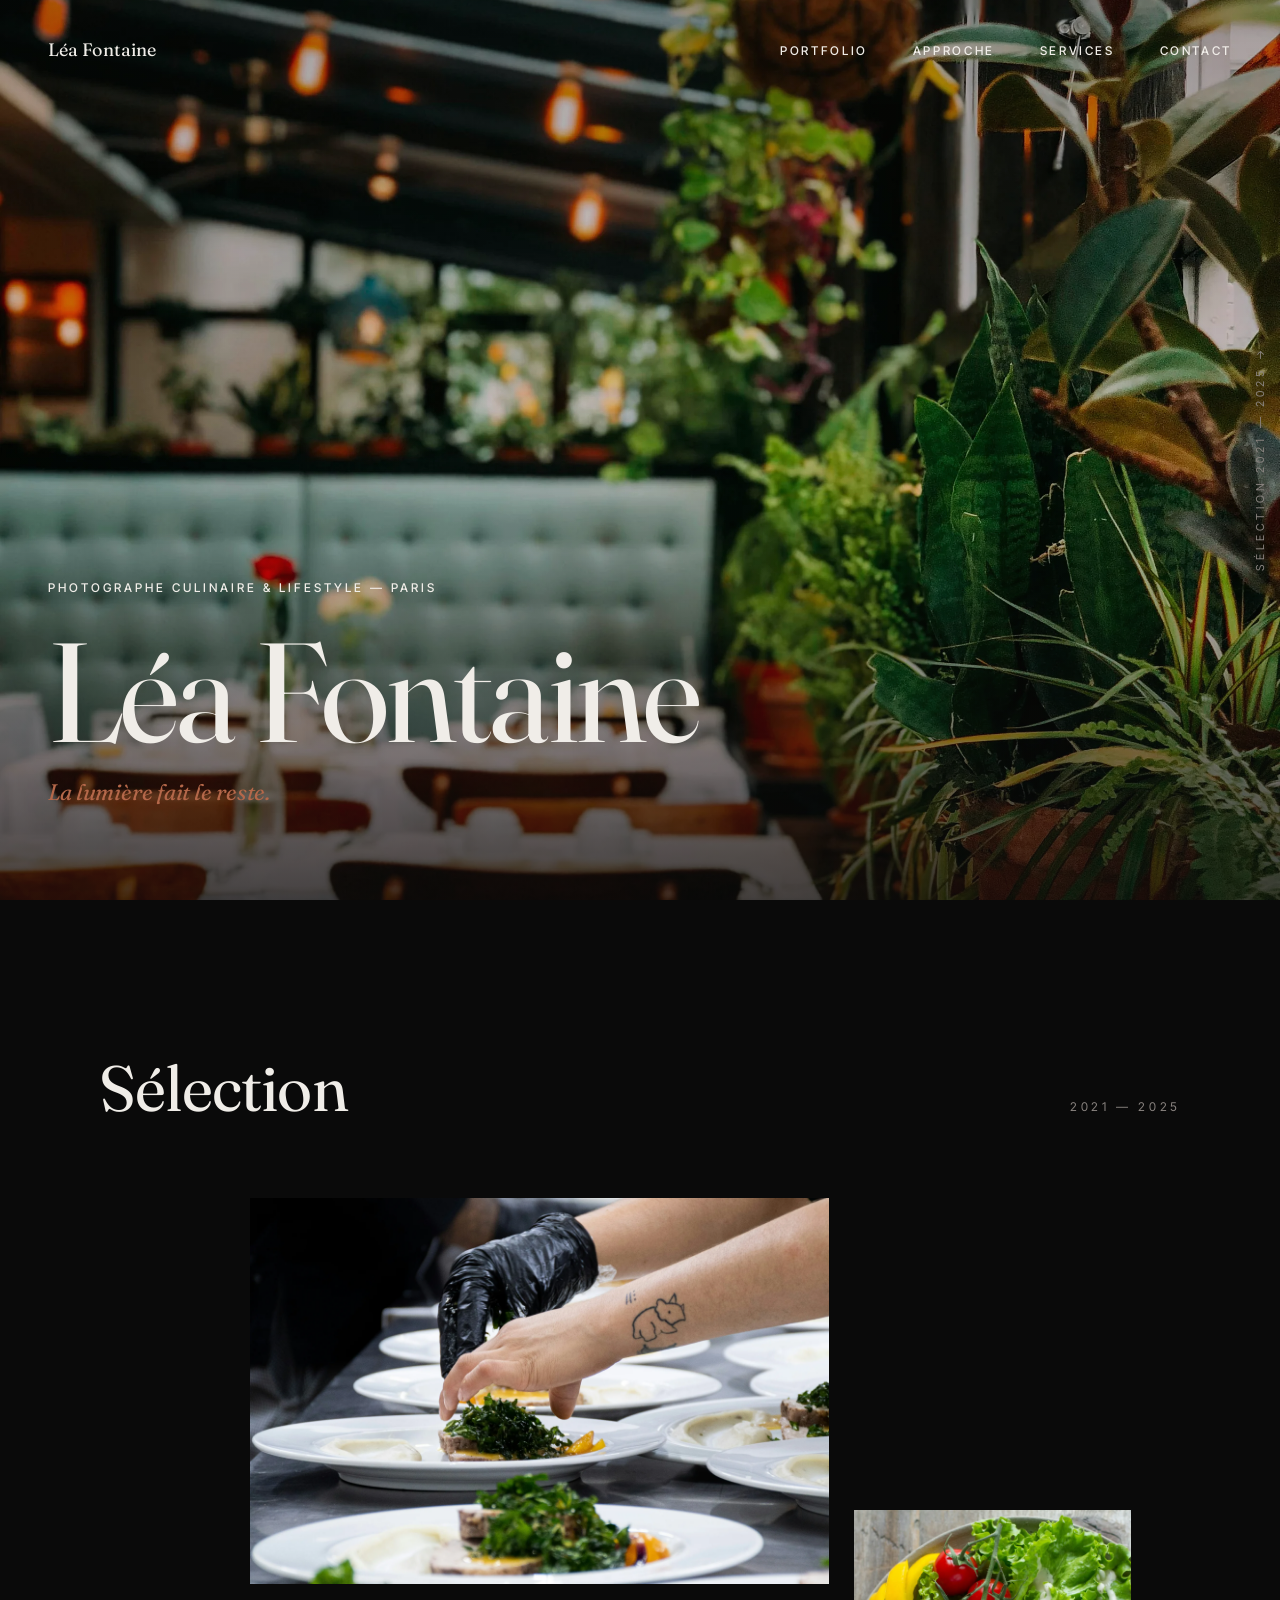
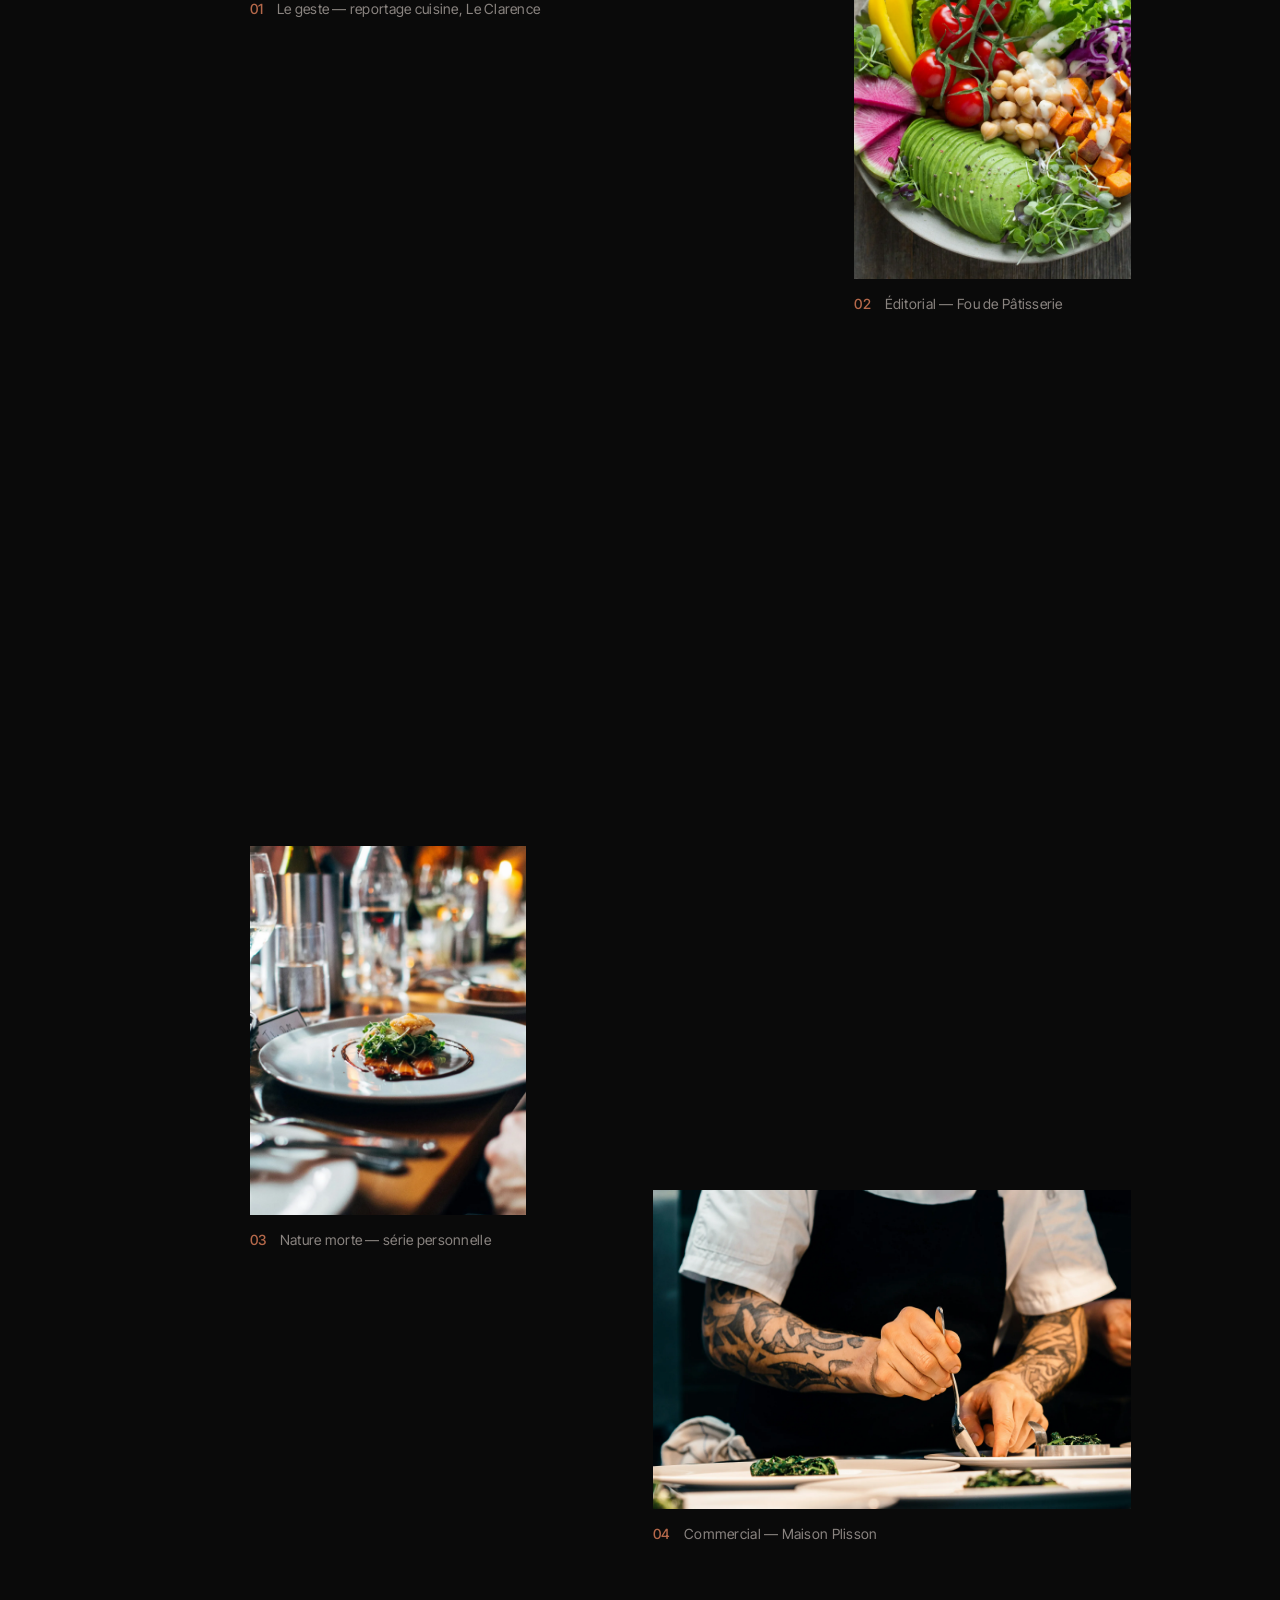
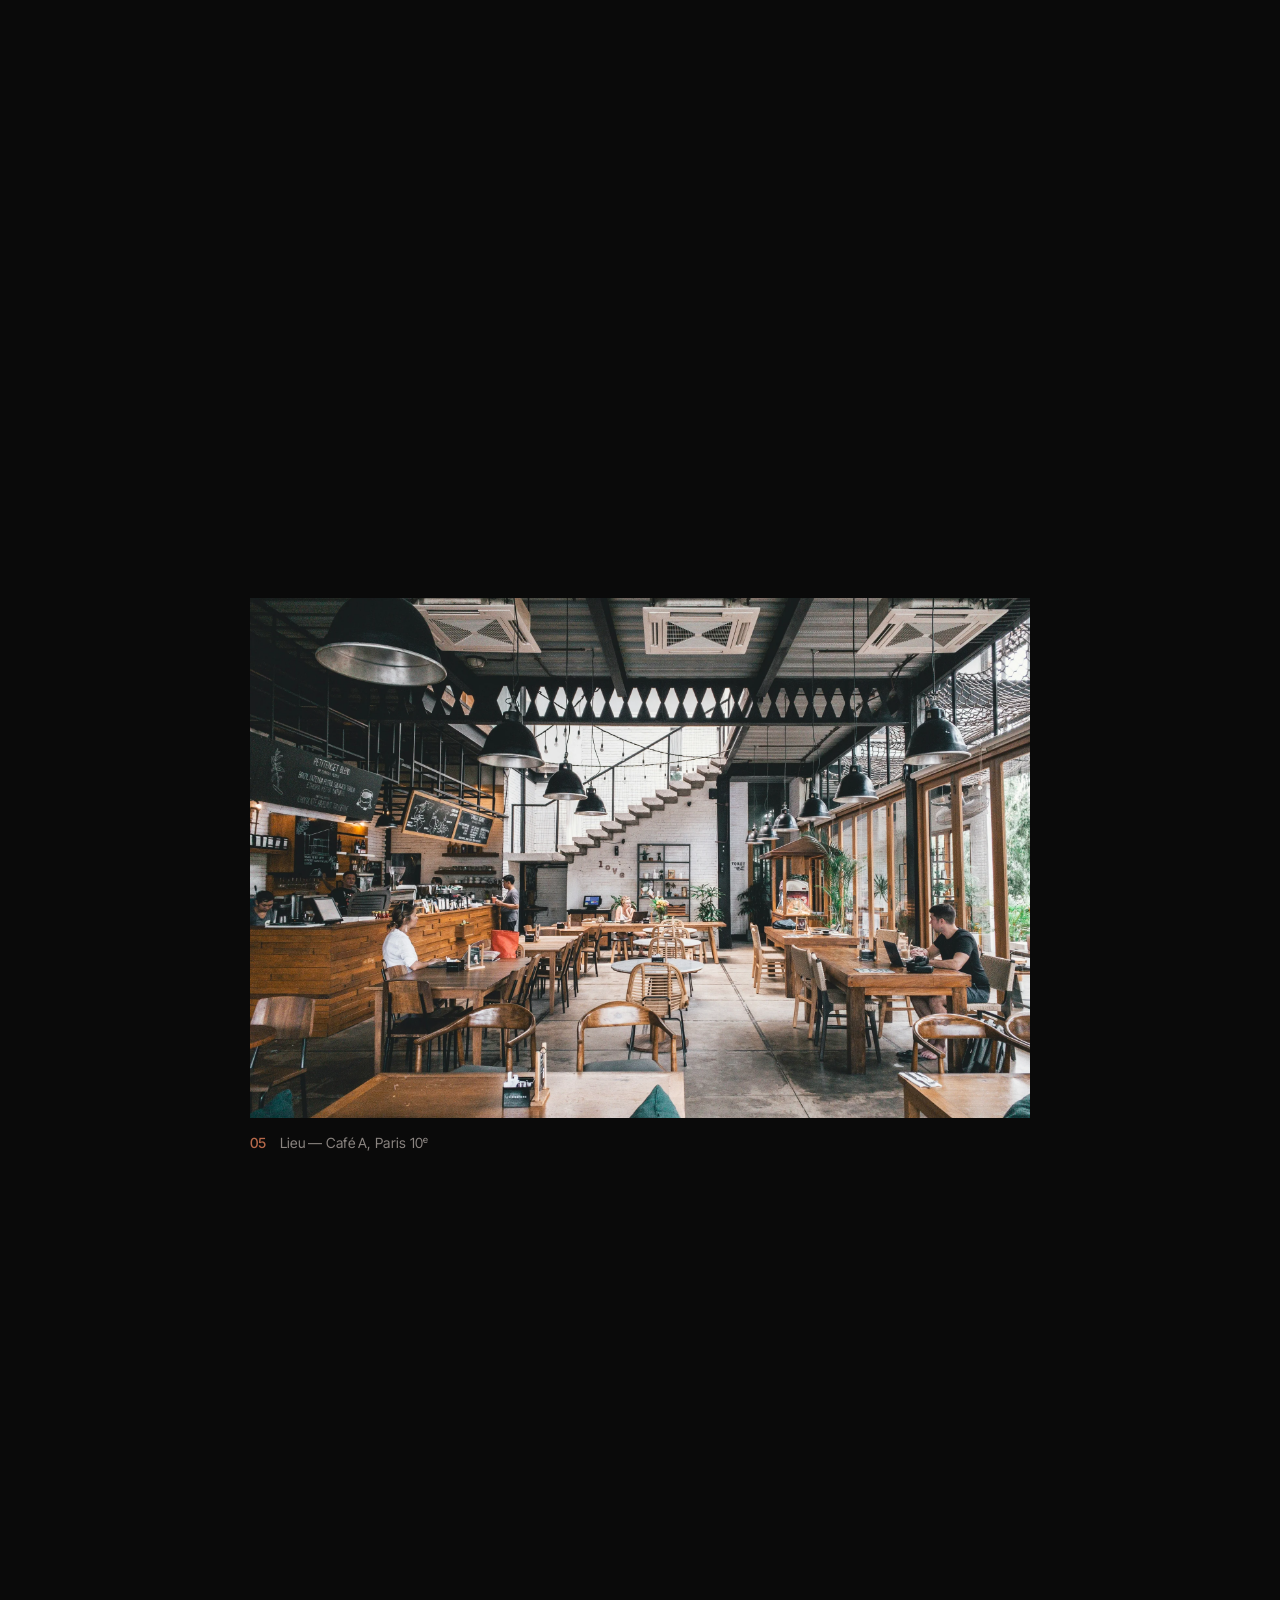
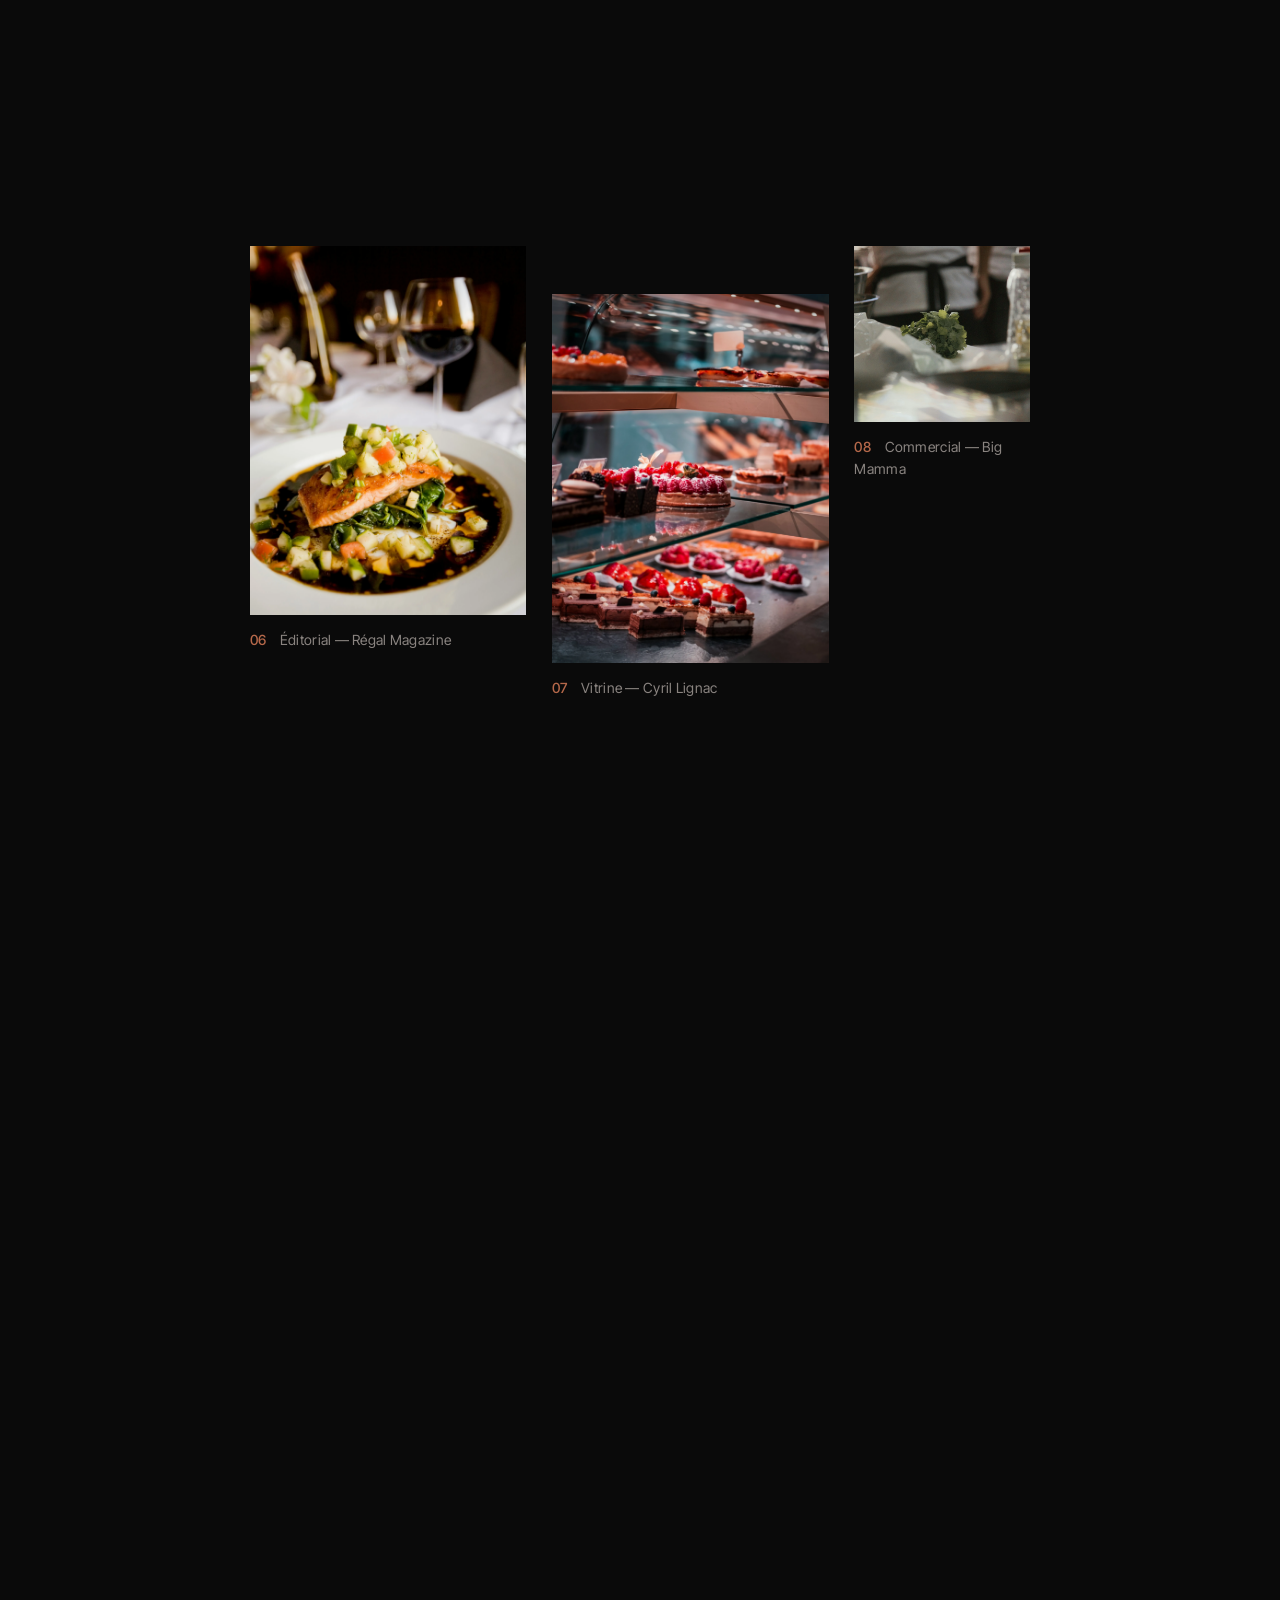
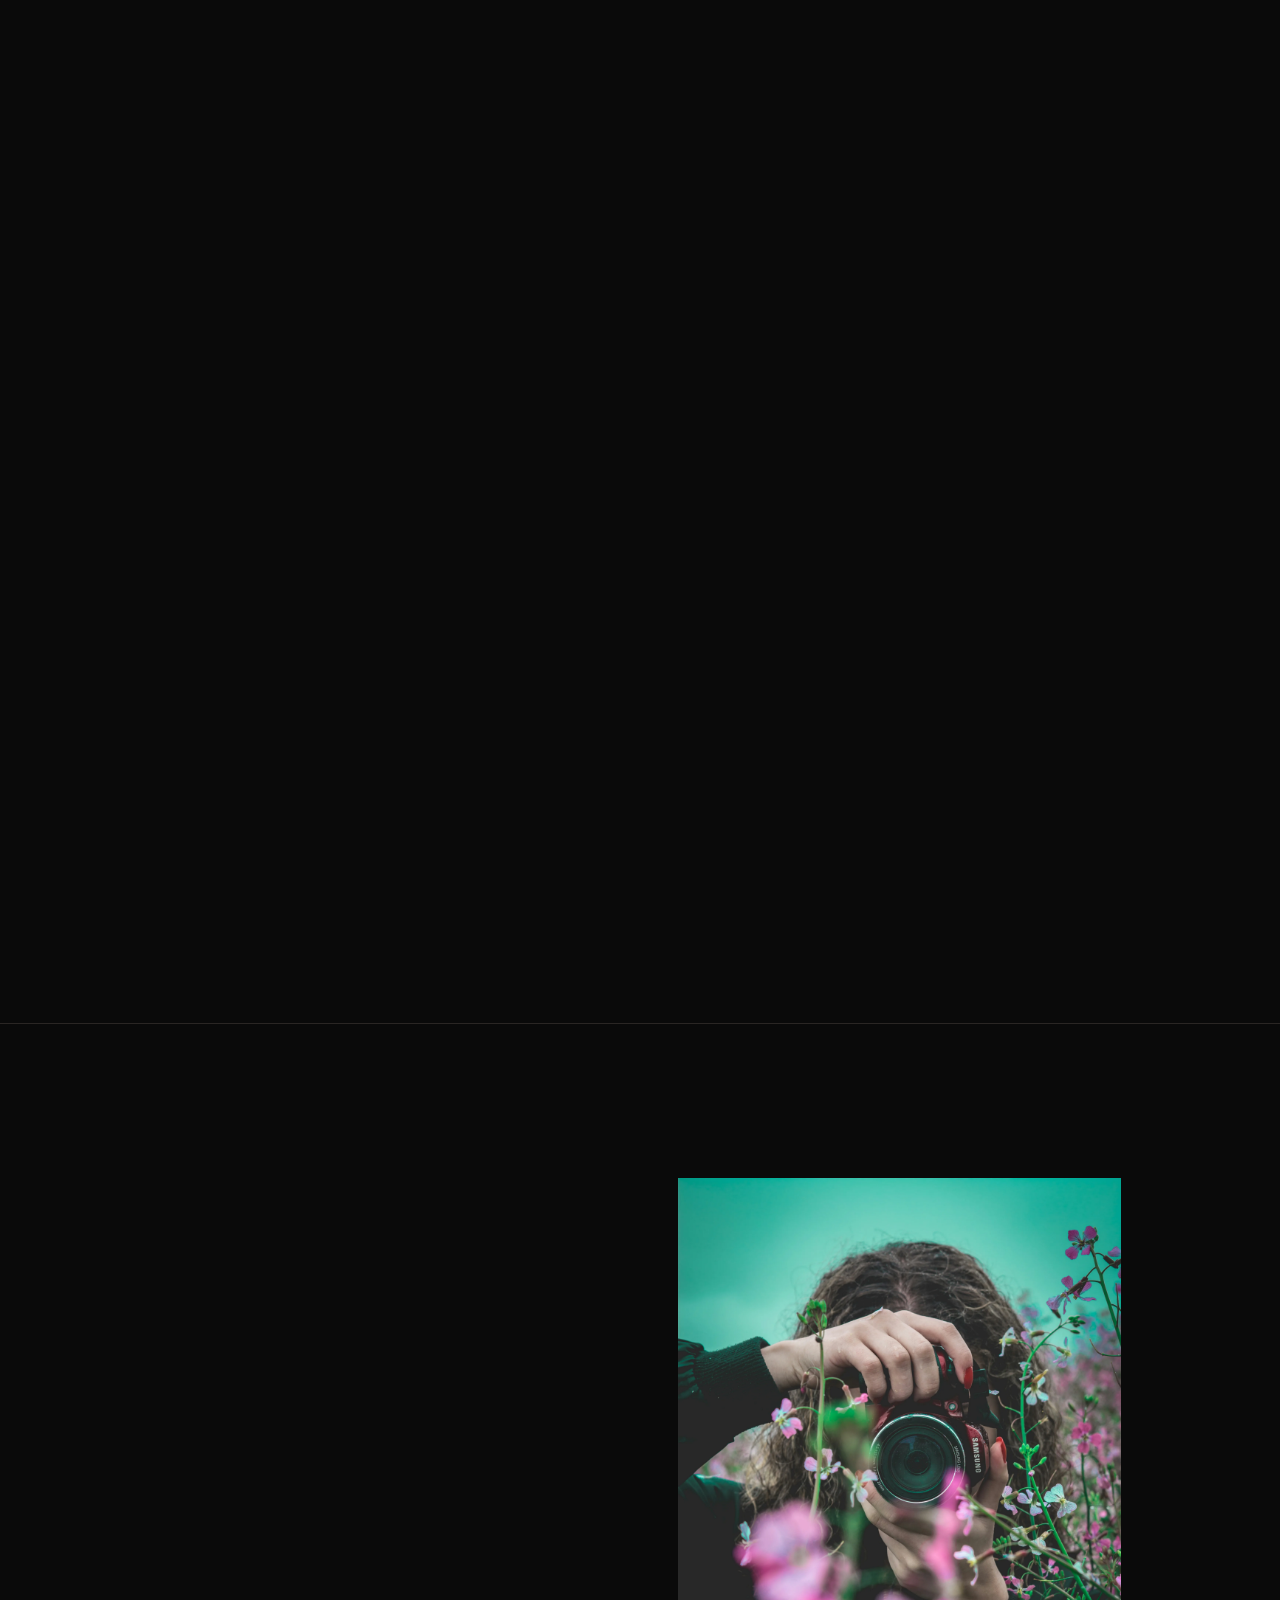
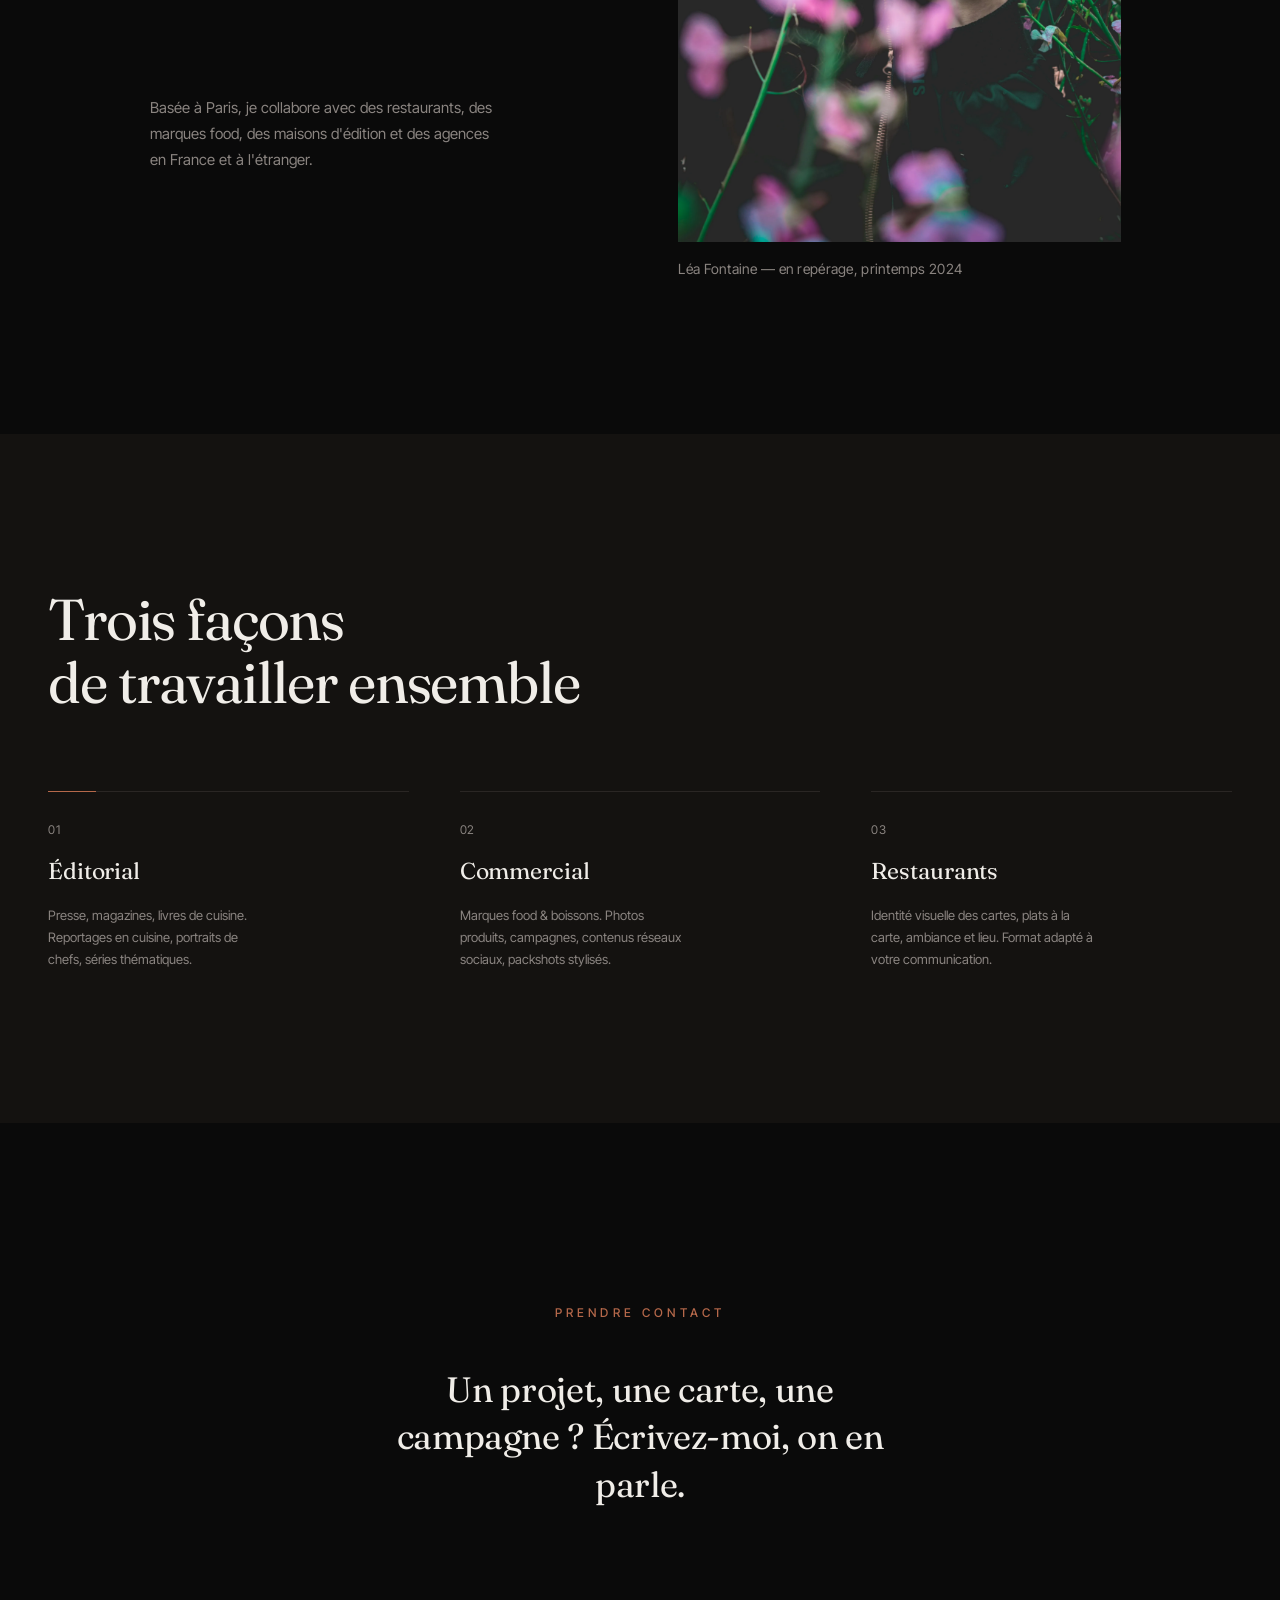
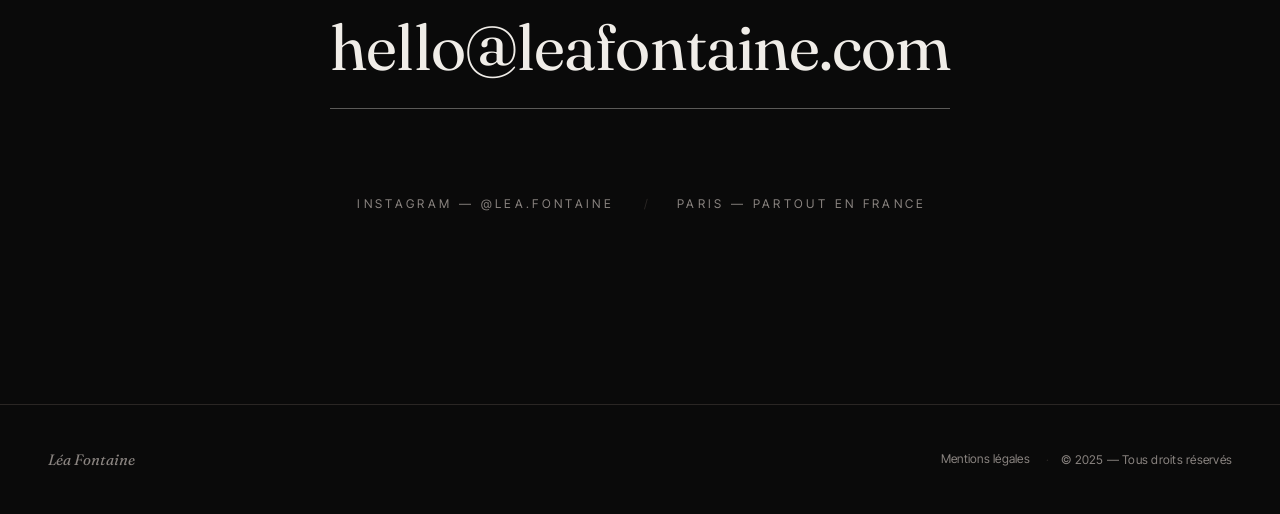
==== docs/demos/lea-fontaine/index.html @ 9876d82a "feat: ajout démo Léa Fontaine + remplacement carte Atelier Perrec Co-Authored-By: Claude Opus 4.6 <n" ====
<!DOCTYPE html>
<html lang="fr">
<head>
  <meta charset="UTF-8">
  <meta name="viewport" content="width=device-width, initial-scale=1.0">
  <title>Léa Fontaine — Photographe culinaire & lifestyle, Paris</title>
  <meta name="description" content="Léa Fontaine, photographe culinaire & lifestyle à Paris. Reportages en cuisine, portraits de chefs, photos produits, restaurants — pour magazines, marques et agences.">
  <meta name="theme-color" content="#0A0A0A">

  <meta property="og:type" content="website">
  <meta property="og:title" content="Léa Fontaine — Photographe culinaire & lifestyle">
  <meta property="og:description" content="La lumière fait le reste. Reportages, éditorial et commercial food — Paris et au-delà.">
  <meta property="og:image" content="assets/hero.webp">
  <meta property="og:locale" content="fr_FR">

  <meta name="twitter:card" content="summary_large_image">
  <meta name="twitter:title" content="Léa Fontaine — Photographe culinaire & lifestyle">
  <meta name="twitter:description" content="La lumière fait le reste.">
  <meta name="twitter:image" content="assets/hero.webp">

  <link rel="icon" href="data:image/svg+xml,%3Csvg xmlns='http://www.w3.org/2000/svg' viewBox='0 0 100 100'%3E%3Crect width='100' height='100' fill='%230A0A0A'/%3E%3Ctext x='50' y='68' font-family='Georgia,serif' font-size='68' fill='%23F0EDE8' text-anchor='middle'%3EL%3C/text%3E%3C/svg%3E">

  <link rel="preconnect" href="https://fonts.googleapis.com">
  <link rel="preconnect" href="https://fonts.gstatic.com" crossorigin>
  <link rel="stylesheet" href="https://fonts.googleapis.com/css2?family=Fraunces:ital,opsz,wght@0,9..144,400;0,9..144,500;1,9..144,400&family=Inter+Tight:wght@300;400;500&display=swap">

  <link rel="preload" as="image" href="assets/hero.webp" fetchpriority="high">
  <link rel="stylesheet" href="css/style.css">

  <script type="application/ld+json">
  {
    "@context": "https://schema.org",
    "@type": "Photograph",
    "creator": {
      "@type": "Person",
      "name": "Léa Fontaine",
      "jobTitle": "Photographe culinaire & lifestyle",
      "email": "hello@leafontaine.com",
      "url": "https://leafontaine.com",
      "sameAs": ["https://instagram.com/lea.fontaine"],
      "address": {
        "@type": "PostalAddress",
        "addressLocality": "Paris",
        "addressCountry": "FR"
      },
      "knowsAbout": ["Photographie culinaire", "Photographie lifestyle", "Reportage cuisine", "Photographie de restaurant", "Photographie éditoriale"]
    }
  }
  </script>
</head>
<body>

  <a href="#portfolio" class="skip-link">Aller au contenu</a>

  <header class="site-header" id="site-header">
    <div class="header-inner">
      <a href="#hero" class="logo">Léa Fontaine</a>

      <button class="nav-toggle" aria-expanded="false" aria-controls="nav-menu" aria-label="Ouvrir le menu">
        <span></span><span></span><span></span>
      </button>

      <nav class="nav" id="nav-menu" aria-label="Navigation principale">
        <ul>
          <li><a href="#portfolio">Portfolio</a></li>
          <li><a href="#approche">Approche</a></li>
          <li><a href="#services">Services</a></li>
          <li><a href="#contact">Contact</a></li>
        </ul>
      </nav>
    </div>
  </header>

  <main>

    <section class="hero" id="hero">
      <img src="assets/hero.webp" alt="Photographie signature de Léa Fontaine — ambiance cinématique en cuisine" class="hero-image" width="2400" height="3200" fetchpriority="high">
      <div class="hero-overlay"></div>

      <div class="hero-content">
        <p class="eyebrow hero-eyebrow">Photographe culinaire &amp; lifestyle — Paris</p>
        <h1 class="hero-title">Léa Fontaine</h1>
        <p class="hero-tagline">La lumière fait le reste.</p>
      </div>

      <div class="hero-rail" aria-hidden="true">
        <span>Sélection 2021 — 2025 →</span>
      </div>
    </section>

    <section class="portfolio" id="portfolio">
      <div class="container">

        <header class="section-head">
          <h2 class="section-title fade">Sélection</h2>
          <span class="section-meta fade">2021 — 2025</span>
        </header>

        <div class="mosaic">

          <figure class="mosaic-item item-01 fade">
            <img src="assets/portfolio-01.webp" alt="Chef aux avant-bras tatoués dressant une assiette avec précision" loading="lazy" width="2400" height="3600">
            <figcaption><span class="num">01</span> Le geste — reportage cuisine, Le Clarence</figcaption>
          </figure>

          <figure class="mosaic-item item-02 fade">
            <img src="assets/portfolio-02.webp" alt="Assiette gastronomique — filet, brunoise de légumes et sauce brune" loading="lazy" width="2400" height="1600">
            <figcaption><span class="num">02</span> Éditorial — Fou de Pâtisserie</figcaption>
          </figure>

          <figure class="mosaic-item item-03 fade">
            <img src="assets/portfolio-03.webp" alt="Nature morte en cuisine, herbes fraîches et lumière rasante" loading="lazy" width="2400" height="1600">
            <figcaption><span class="num">03</span> Nature morte — série personnelle</figcaption>
          </figure>

          <figure class="mosaic-item item-04 fade">
            <img src="assets/portfolio-04.webp" alt="Cuisinier concentré au coup de feu, geste précis en cuisine ouverte" loading="lazy" width="2400" height="1600">
            <figcaption><span class="num">04</span> Commercial — Maison Plisson</figcaption>
          </figure>

          <figure class="mosaic-item item-05 fade">
            <img src="assets/portfolio-05.webp" alt="Salle de restaurant industriel, suspensions et volumes de bois" loading="lazy" width="2400" height="1799">
            <figcaption><span class="num">05</span> Lieu — Café A, Paris 10ᵉ</figcaption>
          </figure>

          <figure class="mosaic-item item-06 fade">
            <img src="assets/portfolio-06.webp" alt="Part de gâteau aux framboises fraîches, contre-jour intime" loading="lazy" width="2400" height="3600">
            <figcaption><span class="num">06</span> Éditorial — Régal Magazine</figcaption>
          </figure>

          <figure class="mosaic-item item-07 fade">
            <img src="assets/portfolio-07.webp" alt="Vitrine de pâtisserie fine, tartelettes rangées derrière la vitre" loading="lazy" width="2400" height="3599">
            <figcaption><span class="num">07</span> Vitrine — Cyril Lignac</figcaption>
          </figure>

          <figure class="mosaic-item item-08 fade">
            <img src="assets/portfolio-08.webp" alt="Bol composé vu de dessus, légumes crus taillés et couleurs vives" loading="lazy" width="2400" height="3600">
            <figcaption><span class="num">08</span> Commercial — Big Mamma</figcaption>
          </figure>

          <figure class="mosaic-item item-09 fade">
            <img src="assets/portfolio-09.webp" alt="Détail de dressage en cuisine, mains gantées et petites bouchées" loading="lazy" width="2400" height="2999">
            <figcaption><span class="num">09</span> Lieu — Bambini, Paris 8ᵉ</figcaption>
          </figure>

          <figure class="mosaic-item item-10 fade">
            <img src="assets/portfolio-10.webp" alt="Livre de cuisine ouvert sur un plan de travail, lumière douce" loading="lazy" width="2400" height="1601">
            <figcaption><span class="num">10</span> Édition — Hachette Cuisine</figcaption>
          </figure>

        </div>
      </div>
    </section>

    <section class="approche" id="approche">
      <div class="container approche-grid">

        <div class="approche-text">
          <p class="eyebrow eyebrow-accent fade">L'approche</p>
          <h2 class="approche-headline fade">Je photographie ce qui se mange, ce qui se boit, et les mains qui le préparent.</h2>
          <p class="approche-lead fade">Mon travail cherche la vérité d'un ingrédient, la texture d'une pâte, le geste d'un chef — sans artifice, sans mise en scène excessive. La lumière naturelle est ma matière première, l'ombre son alliée.</p>
          <p class="approche-body fade">Basée à Paris, je collabore avec des restaurants, des marques food, des maisons d'édition et des agences en France et à l'étranger.</p>
        </div>

        <figure class="approche-photo fade">
          <img src="assets/portrait.webp" alt="Portrait de Léa Fontaine, appareil à la main, en repérage" loading="lazy" width="2400" height="3600">
          <figcaption>Léa Fontaine — en repérage, printemps 2024</figcaption>
        </figure>

      </div>
    </section>

    <section class="services" id="services">
      <div class="container">

        <h2 class="services-title fade">Trois façons<br>de travailler ensemble</h2>

        <div class="services-grid">

          <article class="service service-accent fade">
            <span class="service-num">01</span>
            <h3>Éditorial</h3>
            <p>Presse, magazines, livres de cuisine. Reportages en cuisine, portraits de chefs, séries thématiques.</p>
          </article>

          <article class="service fade">
            <span class="service-num">02</span>
            <h3>Commercial</h3>
            <p>Marques food &amp; boissons. Photos produits, campagnes, contenus réseaux sociaux, packshots stylisés.</p>
          </article>

          <article class="service fade">
            <span class="service-num">03</span>
            <h3>Restaurants</h3>
            <p>Identité visuelle des cartes, plats à la carte, ambiance et lieu. Format adapté à votre communication.</p>
          </article>

        </div>
      </div>
    </section>

    <section class="contact" id="contact">
      <div class="container contact-inner">
        <p class="eyebrow eyebrow-accent fade">Prendre contact</p>
        <h2 class="contact-headline fade">Un projet, une carte, une campagne&nbsp;? Écrivez-moi, on en parle.</h2>
        <a href="mailto:hello@leafontaine.com" class="contact-email fade">hello@leafontaine.com</a>
        <p class="contact-meta fade">
          <a href="https://instagram.com/lea.fontaine" target="_blank" rel="noopener">Instagram — @lea.fontaine</a>
          <span aria-hidden="true">/</span>
          <span>Paris — partout en France</span>
        </p>
      </div>
    </section>

  </main>

  <footer class="site-footer">
    <div class="container footer-inner">
      <span class="footer-name">Léa Fontaine</span>
      <span class="footer-meta">
        <a href="#" class="footer-link">Mentions légales</a>
        <span aria-hidden="true">·</span>
        © 2025 — Tous droits réservés
      </span>
    </div>
  </footer>

  <script src="js/main.js" defer></script>
</body>
</html>
---- docs/demos/lea-fontaine/css/style.css ----
/* =========================================================================
   Léa Fontaine — photographe culinaire & lifestyle
   Feuille de style unique (mobile-first)
   ========================================================================= */

/* --------- Reset minimal --------- */

*,
*::before,
*::after { box-sizing: border-box; }

html { -webkit-text-size-adjust: 100%; scroll-behavior: smooth; }

body,
h1, h2, h3, h4, p, figure, blockquote, ul { margin: 0; }

ul { padding: 0; list-style: none; }

img,
picture { display: block; max-width: 100%; height: auto; }

button {
  font: inherit;
  color: inherit;
  background: none;
  border: 0;
  padding: 0;
  cursor: pointer;
}

a { color: inherit; text-decoration: none; }

/* --------- Tokens --------- */

:root {
  /* Couleurs */
  --bg:          #0A0A0A;
  --bg-alt:      #141210;
  --text:        #F0EDE8;
  --text-mute:   #8A8480;
  --accent:      #B5684A;
  --rule:        #2A2624;

  /* Typo */
  --font-display: 'Fraunces', 'Georgia', serif;
  --font-body:    'Inter Tight', -apple-system, BlinkMacSystemFont, 'Segoe UI', sans-serif;

  /* Tailles de texte fluides */
  --fs-hero:     clamp(3.75rem, 11vw, 9.5rem);
  --fs-h2:       clamp(2.25rem, 5vw, 4.25rem);
  --fs-h3:       clamp(1.5rem, 2vw, 1.75rem);
  --fs-lead:     clamp(1.5rem, 2.5vw, 2.25rem);
  --fs-body:     clamp(0.9375rem, 1vw, 1rem);
  --fs-small:    0.75rem;
  --fs-eyebrow:  0.75rem;

  /* Espacements */
  --sp-xs:  0.5rem;
  --sp-s:   1rem;
  --sp-m:   2rem;
  --sp-l:   4rem;
  --sp-xl:  6rem;
  --sp-2xl: 8rem;
  --sp-3xl: 10rem;

  --section-py: clamp(5rem, 12vw, 10rem);
  --gutter:     clamp(1.25rem, 4vw, 3rem);
  --max-w:      1440px;
}

/* --------- Base --------- */

body {
  background: var(--bg);
  color: var(--text);
  font-family: var(--font-body);
  font-weight: 400;
  font-size: var(--fs-body);
  line-height: 1.6;
  -webkit-font-smoothing: antialiased;
  -moz-osx-font-smoothing: grayscale;
  text-rendering: optimizeLegibility;
  overflow-x: hidden;
}

h1, h2, h3 {
  font-family: var(--font-display);
  font-weight: 400;
  letter-spacing: -0.01em;
  line-height: 1.05;
  color: var(--text);
}

::selection { background: var(--accent); color: var(--bg); }

:focus-visible {
  outline: 2px solid var(--accent);
  outline-offset: 3px;
  border-radius: 1px;
}
a:focus-visible,
button:focus-visible {
  outline-offset: 4px;
}

.skip-link {
  position: absolute;
  left: -9999px;
  top: 0;
}
.skip-link:focus {
  left: var(--gutter);
  top: var(--gutter);
  z-index: 100;
  background: var(--bg);
  color: var(--text);
  padding: 0.75rem 1rem;
  border: 1px solid var(--accent);
}

.container {
  width: 100%;
  max-width: var(--max-w);
  margin: 0 auto;
  padding: 0 var(--gutter);
}

.eyebrow {
  font-family: var(--font-body);
  font-weight: 500;
  font-size: var(--fs-eyebrow);
  letter-spacing: 0.25em;
  text-transform: uppercase;
  color: var(--text);
}
.eyebrow-accent { color: var(--accent); letter-spacing: 0.3em; }

/* Reveals (aucun translate/scale — opacité pure comme le brief l'exige) */
.fade {
  opacity: 0;
  transition: opacity 0.8s ease-out;
}
.fade.is-visible { opacity: 1; }

@media (prefers-reduced-motion: reduce) {
  html { scroll-behavior: auto; }
  .fade { opacity: 1; transition: none; }
  * { animation-duration: 0.001s !important; transition-duration: 0.001s !important; }
}

/* =========================================================================
   Header + navigation
   ========================================================================= */

.site-header {
  position: fixed;
  inset: 0 0 auto 0;
  z-index: 50;
  background: transparent;
  transition: background 0.4s ease, backdrop-filter 0.4s ease;
}

.site-header.scrolled {
  background: rgba(10, 10, 10, 0.82);
  -webkit-backdrop-filter: blur(14px);
  backdrop-filter: blur(14px);
}

.header-inner {
  max-width: var(--max-w);
  margin: 0 auto;
  padding: 1.25rem var(--gutter);
  display: flex;
  align-items: center;
  justify-content: space-between;
  gap: 2rem;
}

.logo {
  font-family: var(--font-display);
  font-style: normal;
  font-size: 1.125rem;
  letter-spacing: 0.005em;
  color: var(--text);
  transition: color 0.4s ease;
  display: inline-flex;
  align-items: center;
  min-height: 44px;
  padding: 0.375rem 0;
}
.logo:hover { color: var(--accent); }

.nav ul {
  display: flex;
  align-items: center;
  gap: clamp(1.75rem, 3.5vw, 3.5rem);
}
.nav a {
  font-family: var(--font-body);
  font-weight: 500;
  font-size: 0.75rem;
  letter-spacing: 0.22em;
  text-transform: uppercase;
  color: var(--text);
  padding: 0.5rem 0;
  transition: color 0.4s ease;
}
.nav a:hover,
.nav a:focus-visible { color: var(--accent); }

/* Hamburger — caché desktop */
.nav-toggle {
  display: none;
  width: 44px;
  height: 44px;
  flex-direction: column;
  justify-content: center;
  align-items: center;
  gap: 6px;
  z-index: 60;
}
.nav-toggle span {
  display: block;
  width: 22px;
  height: 1px;
  background: var(--text);
  transition: transform 0.4s ease, opacity 0.3s ease;
}
.nav-toggle[aria-expanded="true"] span:nth-child(1) {
  transform: translateY(7px) rotate(45deg);
}
.nav-toggle[aria-expanded="true"] span:nth-child(2) { opacity: 0; }
.nav-toggle[aria-expanded="true"] span:nth-child(3) {
  transform: translateY(-7px) rotate(-45deg);
}

/* =========================================================================
   Hero
   ========================================================================= */

.hero {
  position: relative;
  min-height: 100svh;
  min-height: 100vh;
  overflow: hidden;
  isolation: isolate;
}

.hero-image {
  position: absolute;
  inset: 0;
  width: 100%;
  height: 100%;
  object-fit: cover;
  object-position: center 40%;
  z-index: 0;
}

.hero-overlay {
  position: absolute;
  inset: 0;
  z-index: 1;
  background:
    linear-gradient(to top, rgba(10,10,10,0.75) 0%, rgba(10,10,10,0.15) 45%, rgba(10,10,10,0.35) 100%);
}

.hero-content {
  position: relative;
  z-index: 2;
  max-width: var(--max-w);
  margin: 0 auto;
  padding: 0 var(--gutter) clamp(2.5rem, 6vw, 5rem) var(--gutter);
  min-height: 100svh;
  min-height: 100vh;
  display: flex;
  flex-direction: column;
  justify-content: flex-end;
}

.hero-eyebrow { margin-bottom: 1.25rem; color: var(--text); }

.hero-title {
  font-size: var(--fs-hero);
  line-height: 0.95;
  letter-spacing: -0.02em;
  margin-bottom: 1rem;
}

.hero-tagline {
  font-family: var(--font-display);
  font-style: italic;
  font-weight: 400;
  color: var(--accent);
  font-size: clamp(1.125rem, 1.75vw, 1.75rem);
  letter-spacing: -0.005em;
}

.hero-rail {
  position: absolute;
  right: clamp(0.75rem, 1.5vw, 1.75rem);
  top: 50%;
  z-index: 2;
  transform: rotate(-90deg) translateX(50%);
  transform-origin: right center;
  font-family: var(--font-body);
  font-size: 0.6875rem;
  letter-spacing: 0.35em;
  text-transform: uppercase;
  color: var(--text-mute);
  white-space: nowrap;
}

/* =========================================================================
   Portfolio (Sélection)
   ========================================================================= */

.portfolio {
  padding-top: var(--section-py);
  padding-bottom: var(--section-py);
  background: var(--bg);
}

.section-head {
  display: flex;
  align-items: baseline;
  justify-content: space-between;
  gap: 2rem;
  margin-bottom: clamp(3rem, 6vw, 6rem);
  padding: 0 clamp(0px, 4vw, 4rem);
}
.section-title {
  font-size: var(--fs-h2);
  letter-spacing: -0.015em;
}
.section-meta {
  font-family: var(--font-body);
  font-size: 0.75rem;
  letter-spacing: 0.3em;
  text-transform: uppercase;
  color: var(--text-mute);
}

/* Mosaïque — mobile: une colonne pleine largeur */
.mosaic {
  display: grid;
  grid-template-columns: 1fr;
  gap: clamp(3.5rem, 8vw, 6rem);
}

.mosaic-item {
  margin: 0;
}
.mosaic-item img {
  width: 100%;
  height: auto;
  transition: filter 0.6s ease;
}
.mosaic-item:hover img { filter: brightness(1.06); }

.mosaic-item figcaption {
  margin-top: 0.875rem;
  font-family: var(--font-body);
  font-size: 0.875rem;
  letter-spacing: 0.02em;
  color: var(--text-mute);
}
.mosaic-item .num {
  color: var(--accent);
  margin-right: 0.65rem;
  font-weight: 500;
}

/* =========================================================================
   Approche
   ========================================================================= */

.approche {
  padding-top: var(--section-py);
  padding-bottom: var(--section-py);
  background: var(--bg);
  border-top: 1px solid var(--rule);
}

.approche-grid {
  display: grid;
  grid-template-columns: 1fr;
  gap: clamp(3rem, 6vw, 5rem);
  align-items: center;
}

.approche-text .eyebrow { margin-bottom: 1.75rem; }

.approche-headline {
  font-family: var(--font-display);
  font-weight: 400;
  font-size: clamp(1.75rem, 3.5vw, 3.25rem);
  line-height: 1.15;
  letter-spacing: -0.015em;
  margin-bottom: 2rem;
}

.approche-lead,
.approche-body {
  font-family: var(--font-body);
  font-size: 0.9375rem;
  line-height: 1.75;
  max-width: 38ch;
}
.approche-lead {
  color: var(--text);
  margin-bottom: 1.25rem;
}
.approche-body { color: var(--text-mute); }

.approche-photo img {
  width: 100%;
  height: auto;
}
.approche-photo figcaption {
  margin-top: 1rem;
  font-family: var(--font-body);
  font-size: 0.875rem;
  color: var(--text-mute);
  letter-spacing: 0.02em;
}

/* =========================================================================
   Services
   ========================================================================= */

.services {
  padding-top: var(--section-py);
  padding-bottom: var(--section-py);
  background: var(--bg-alt);
}

.services-title {
  font-size: clamp(2.25rem, 4.5vw, 3.75rem);
  line-height: 1.1;
  letter-spacing: -0.02em;
  margin-bottom: clamp(3rem, 6vw, 5rem);
  max-width: 20ch;
}

.services-grid {
  display: grid;
  grid-template-columns: 1fr;
  gap: 3rem;
}

.service {
  position: relative;
  padding-top: 1.75rem;
  border-top: 1px solid var(--rule);
}
.service::before {
  content: "";
  position: absolute;
  top: -1px;
  left: 0;
  width: 48px;
  height: 1px;
  background: transparent;
}
.service-accent::before { background: var(--accent); }

.service-num {
  display: block;
  font-family: var(--font-body);
  font-weight: 400;
  font-size: 0.75rem;
  color: var(--text-mute);
  letter-spacing: 0.05em;
  margin-bottom: 1.25rem;
}

.service h3 {
  font-family: var(--font-display);
  font-weight: 400;
  font-size: clamp(1.375rem, 1.8vw, 1.75rem);
  letter-spacing: -0.005em;
  margin-bottom: 1.25rem;
}

.service p {
  font-family: var(--font-body);
  font-size: 0.8125rem;
  line-height: 1.7;
  color: var(--text-mute);
  max-width: 28ch;
}

/* =========================================================================
   Contact
   ========================================================================= */

.contact {
  padding-top: clamp(6rem, 14vw, 12rem);
  padding-bottom: clamp(6rem, 14vw, 12rem);
  background: var(--bg);
  text-align: center;
}

.contact-inner {
  display: flex;
  flex-direction: column;
  align-items: center;
  gap: 1.5rem;
}

.contact .eyebrow-accent { letter-spacing: 0.35em; }

.contact-headline {
  font-family: var(--font-display);
  font-weight: 400;
  font-size: clamp(1.5rem, 2.75vw, 2.75rem);
  line-height: 1.35;
  letter-spacing: -0.01em;
  max-width: 22ch;
  margin: 1.25rem 0 clamp(2.5rem, 5vw, 4rem);
}

.contact-email {
  display: inline-block;
  font-family: var(--font-display);
  font-weight: 400;
  font-size: clamp(1.75rem, 5vw, 4.25rem);
  color: var(--text);
  letter-spacing: -0.015em;
  padding-bottom: 0.6rem;
  border-bottom: 1px solid rgba(240, 237, 232, 0.35);
  transition: color 0.4s ease, border-color 0.4s ease;
}
.contact-email:hover,
.contact-email:focus-visible {
  color: var(--accent);
  border-bottom-color: var(--accent);
}

.contact-meta {
  margin-top: clamp(2rem, 4vw, 3rem);
  display: flex;
  flex-wrap: wrap;
  justify-content: center;
  align-items: center;
  gap: clamp(1rem, 2vw, 2.5rem);
  font-family: var(--font-body);
  font-size: 0.75rem;
  letter-spacing: 0.28em;
  text-transform: uppercase;
  color: var(--text-mute);
}
.contact-meta a {
  color: var(--text-mute);
  transition: color 0.4s ease;
  display: inline-flex;
  align-items: center;
  min-height: 44px;
  padding: 0.75rem 0.25rem;
}
.contact-meta a:hover { color: var(--accent); }
.contact-meta > span[aria-hidden] { color: var(--rule); }

/* =========================================================================
   Footer
   ========================================================================= */

.site-footer {
  padding: 2rem 0;
  border-top: 1px solid var(--rule);
  background: var(--bg);
}

.footer-inner {
  display: flex;
  align-items: center;
  justify-content: space-between;
  gap: 1.5rem;
  flex-wrap: wrap;
}

.footer-name {
  font-family: var(--font-display);
  font-style: italic;
  font-size: 0.9375rem;
  color: var(--text-mute);
}

.footer-meta {
  font-family: var(--font-body);
  font-size: 0.75rem;
  color: var(--text-mute);
  letter-spacing: 0.02em;
  display: inline-flex;
  gap: 0.75rem;
  align-items: center;
}
.footer-meta span[aria-hidden] { color: var(--rule); }

.footer-link {
  color: var(--text-mute);
  border-bottom: 1px solid transparent;
  transition: color 0.4s ease, border-color 0.4s ease;
  display: inline-flex;
  align-items: center;
  min-height: 44px;
  padding: 0.75rem 0.25rem;
}
.footer-link:hover,
.footer-link:focus-visible {
  color: var(--text);
  border-bottom-color: var(--rule);
}

/* =========================================================================
   Mobile overlay nav
   ========================================================================= */

@media (max-width: 899px) {
  .nav-toggle { display: flex; }

  .nav {
    position: fixed;
    inset: 0;
    background: rgba(10, 10, 10, 0.98);
    -webkit-backdrop-filter: blur(12px);
    backdrop-filter: blur(12px);
    display: flex;
    align-items: center;
    justify-content: center;
    opacity: 0;
    visibility: hidden;
    transition: opacity 0.4s ease, visibility 0.4s ease;
    z-index: 40;
  }
  .nav.open {
    opacity: 1;
    visibility: visible;
  }
  .nav ul {
    flex-direction: column;
    gap: 2rem;
    text-align: center;
  }
  .nav a {
    font-family: var(--font-display);
    font-size: clamp(1.5rem, 4vw, 2.25rem);
    font-weight: 400;
    letter-spacing: 0.02em;
    text-transform: none;
    padding: 0.75rem 1rem;
    min-height: 44px;
  }
}

/* =========================================================================
   Tablette
   ========================================================================= */

@media (min-width: 700px) {
  .approche-grid {
    grid-template-columns: 1fr 1fr;
    gap: clamp(3rem, 6vw, 5rem);
    align-items: start;
  }
  .approche-text {
    padding-left: clamp(2rem, 8vw, 8rem);
    align-self: center;
  }
  .approche-photo {
    justify-self: end;
  }
  .approche-photo img {
    width: 80%;
    height: auto;
  }

  .services-grid {
    grid-template-columns: repeat(3, 1fr);
    gap: clamp(2rem, 4vw, 4rem);
  }
}

/* =========================================================================
   Desktop — mosaïque asymétrique 12 colonnes
   ========================================================================= */

@media (min-width: 900px) {
  .header-inner { padding: 1.75rem clamp(2rem, 4vw, 3rem); }

  .hero-content { padding-bottom: clamp(4rem, 7vw, 6rem); }
  .hero-eyebrow { margin-bottom: 1.75rem; }

  .mosaic {
    grid-template-columns: repeat(12, 1fr);
    grid-auto-rows: 40px;
    gap: 0;
    row-gap: clamp(3rem, 5vw, 5rem);
    column-gap: clamp(1rem, 2vw, 2rem);
  }

  /* Positions calquées sur la maquette (mosaïque asymétrique) */
  .item-01 { grid-column: 3 / span 6;  grid-row: span 12; }
  .item-02 { grid-column: 9 / span 3;  grid-row: 4 / span 12; }

  .item-03 { grid-column: 3 / span 3;  grid-row: span 13; }
  .item-04 { grid-column: 7 / span 5;  grid-row: span 10; margin-top: 2rem; }

  .item-05 { grid-column: 3 / span 8;  grid-row: span 12; }

  .item-06 { grid-column: 3 / span 3;  grid-row: span 13; }
  .item-07 { grid-column: 6 / span 3;  grid-row: span 15; margin-top: 3rem; }
  .item-08 { grid-column: 9 / span 2;  grid-row: span 5; }

  .item-09 { grid-column: 3 / span 3;  grid-row: span 8; }
  .item-10 { grid-column: 7 / span 4;  grid-row: span 7; margin-top: 3rem; }

  .mosaic-item img { display: block; width: 100%; }
  .item-01 img,
  .item-04 img,
  .item-05 img,
  .item-09 img,
  .item-10 img { aspect-ratio: 3 / 2; object-fit: cover; }
  .item-02 img,
  .item-03 img,
  .item-06 img,
  .item-07 img { aspect-ratio: 3 / 4; object-fit: cover; }
  .item-08 img { aspect-ratio: 1 / 1; object-fit: cover; }
}

/* =========================================================================
   Large desktop tweaks
   ========================================================================= */

@media (min-width: 1200px) {
  .section-head { padding: 0 clamp(2rem, 4vw, 4rem); }
}
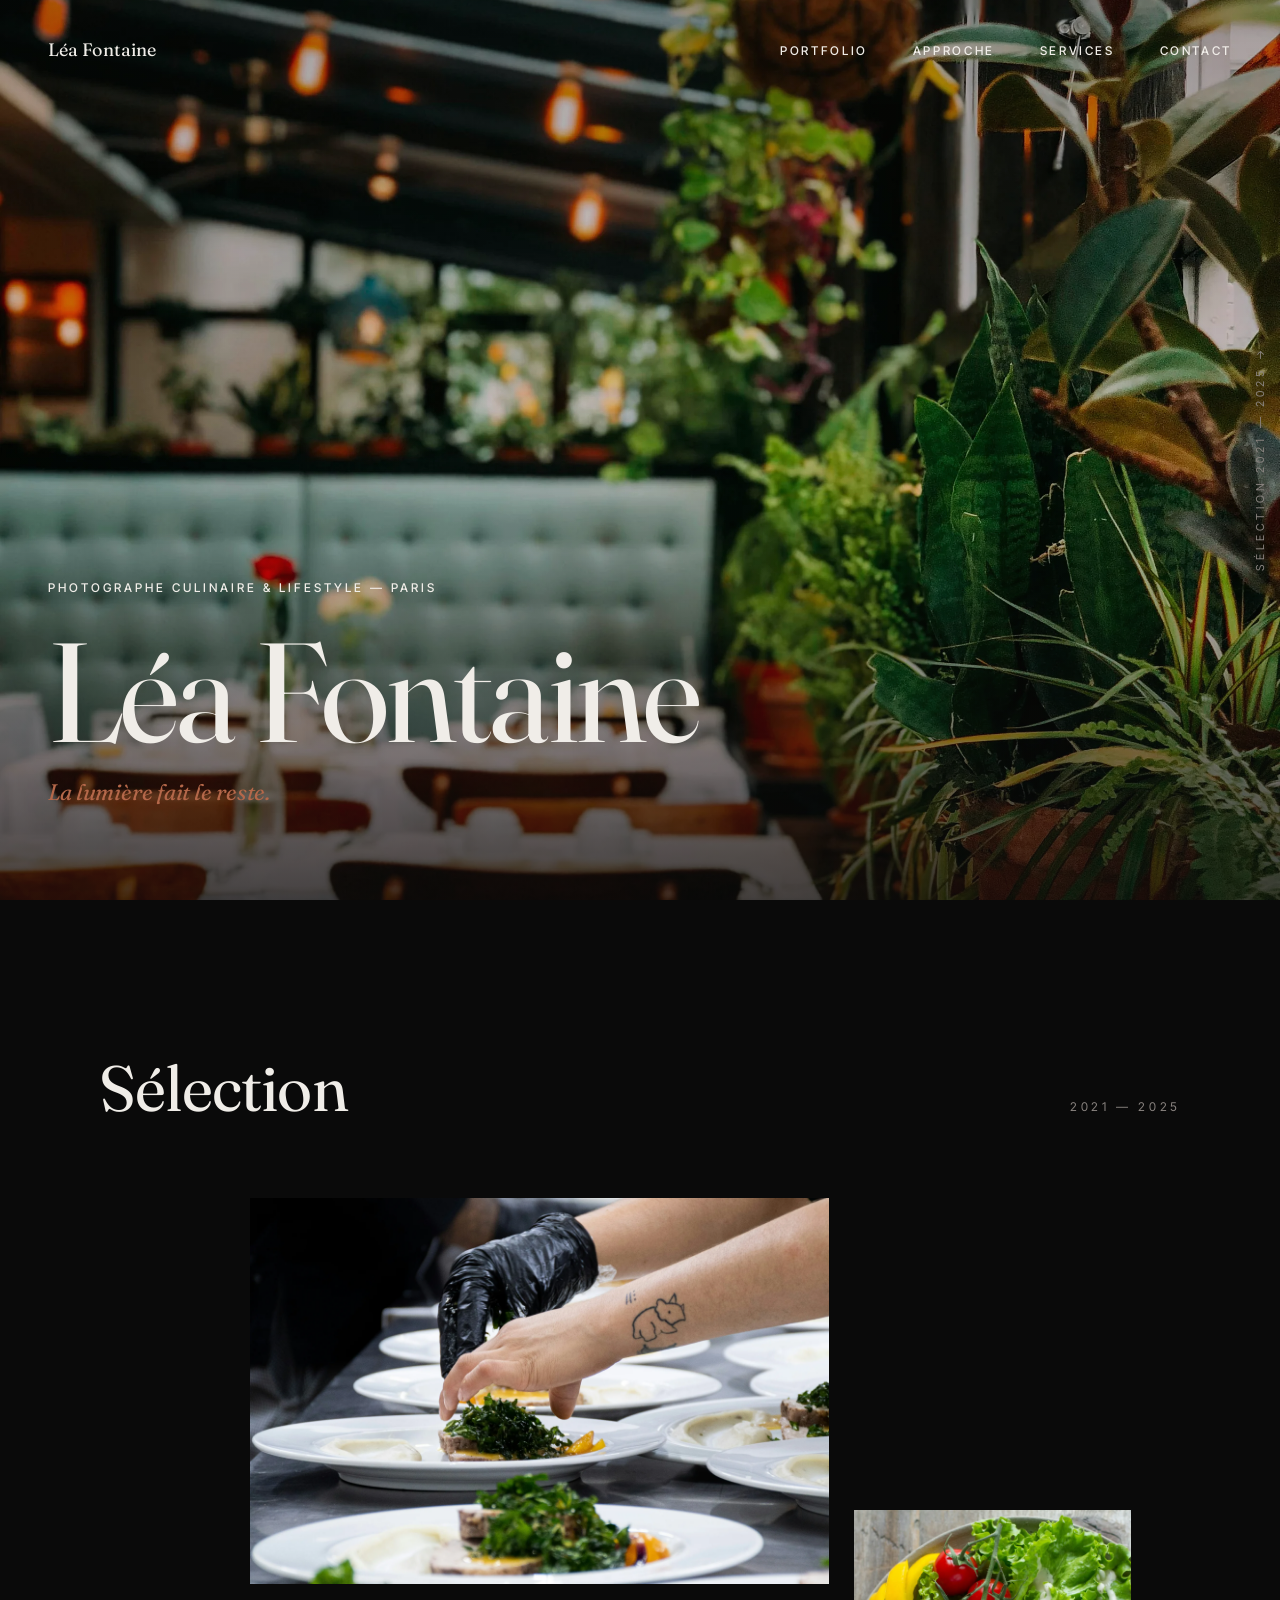
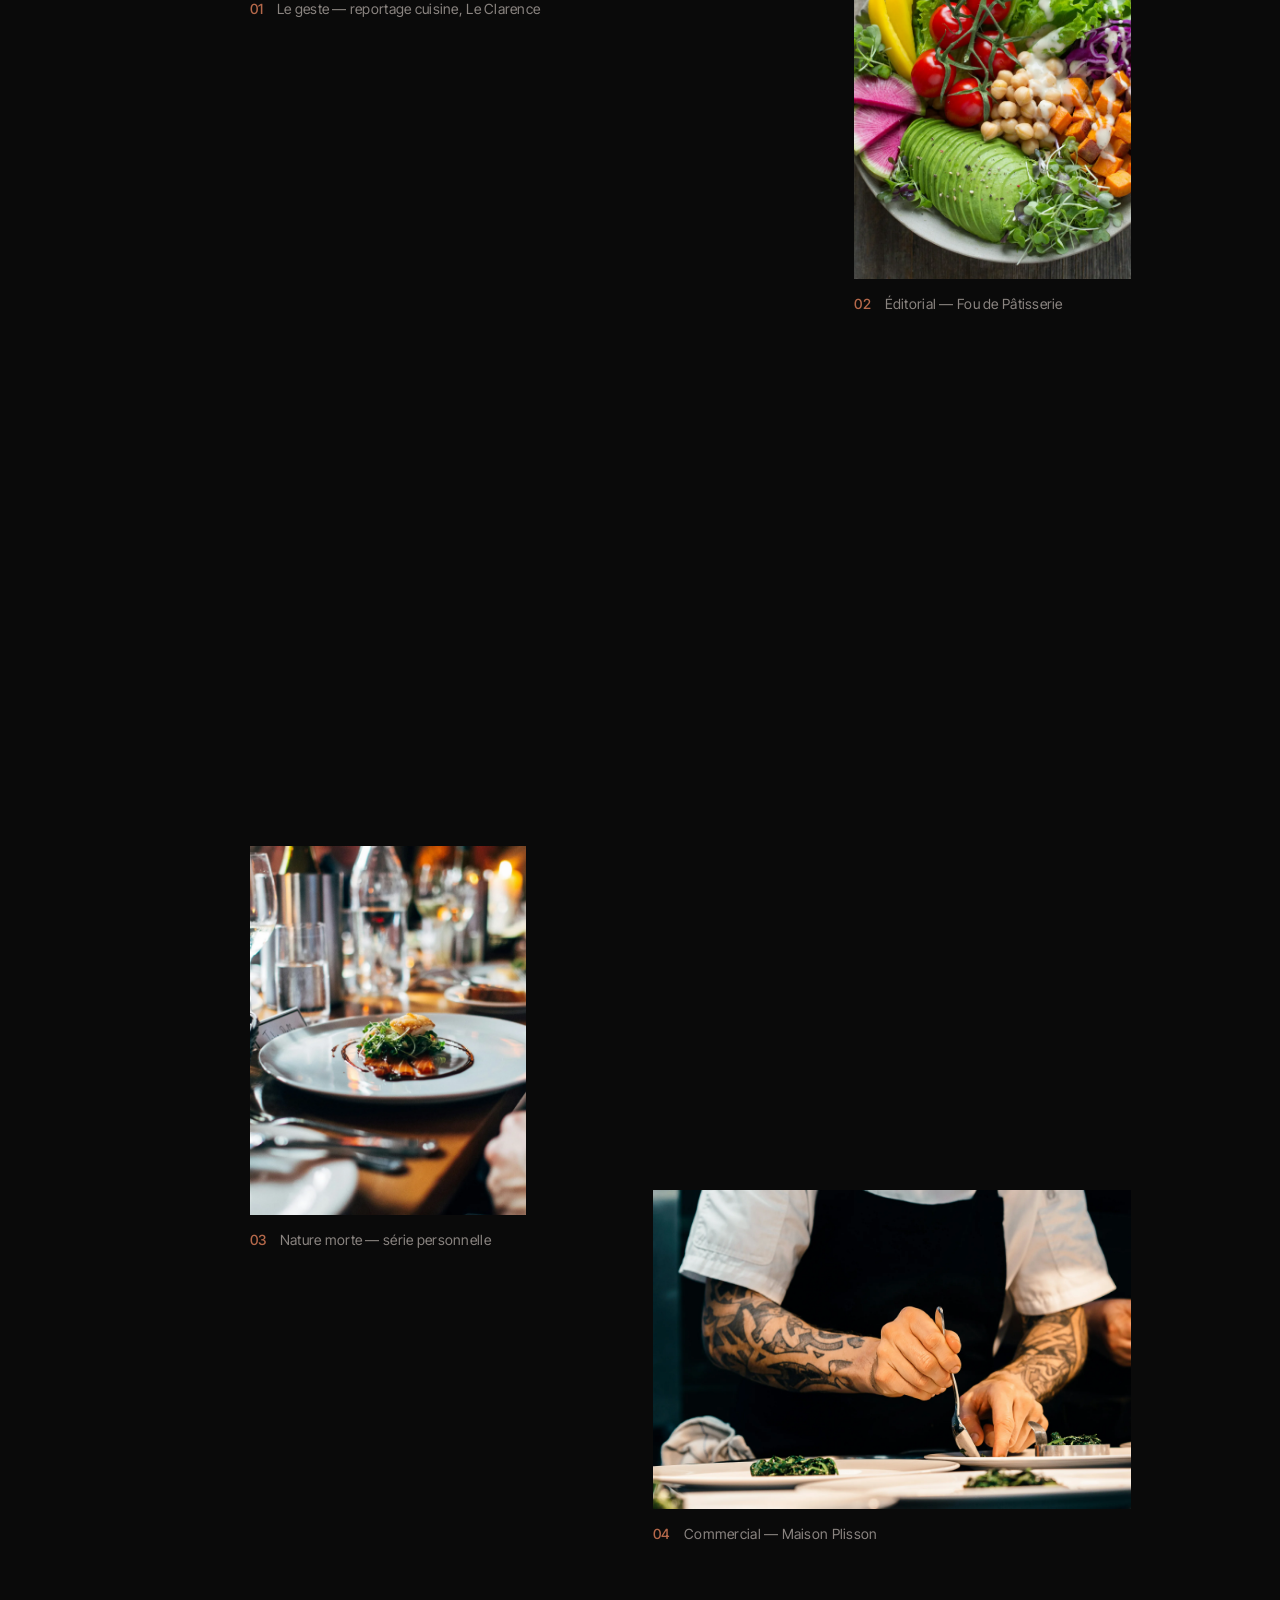
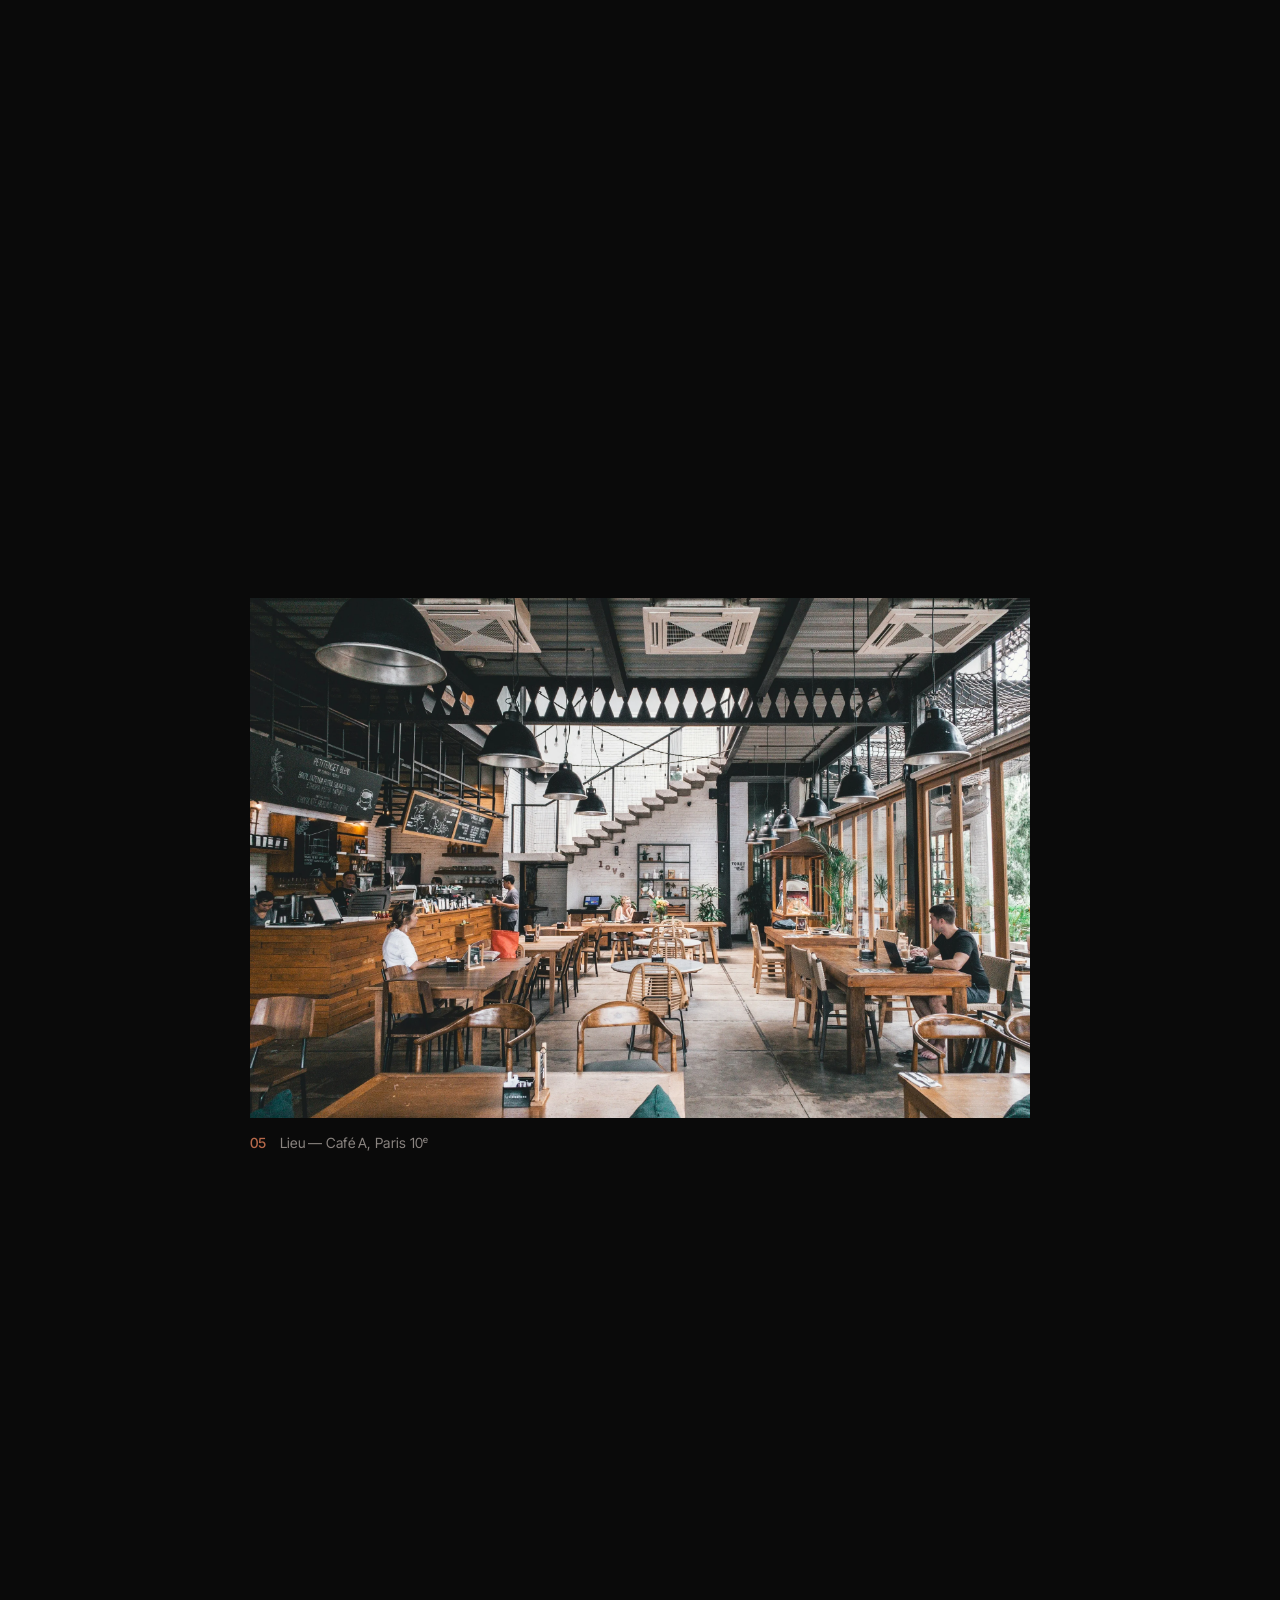
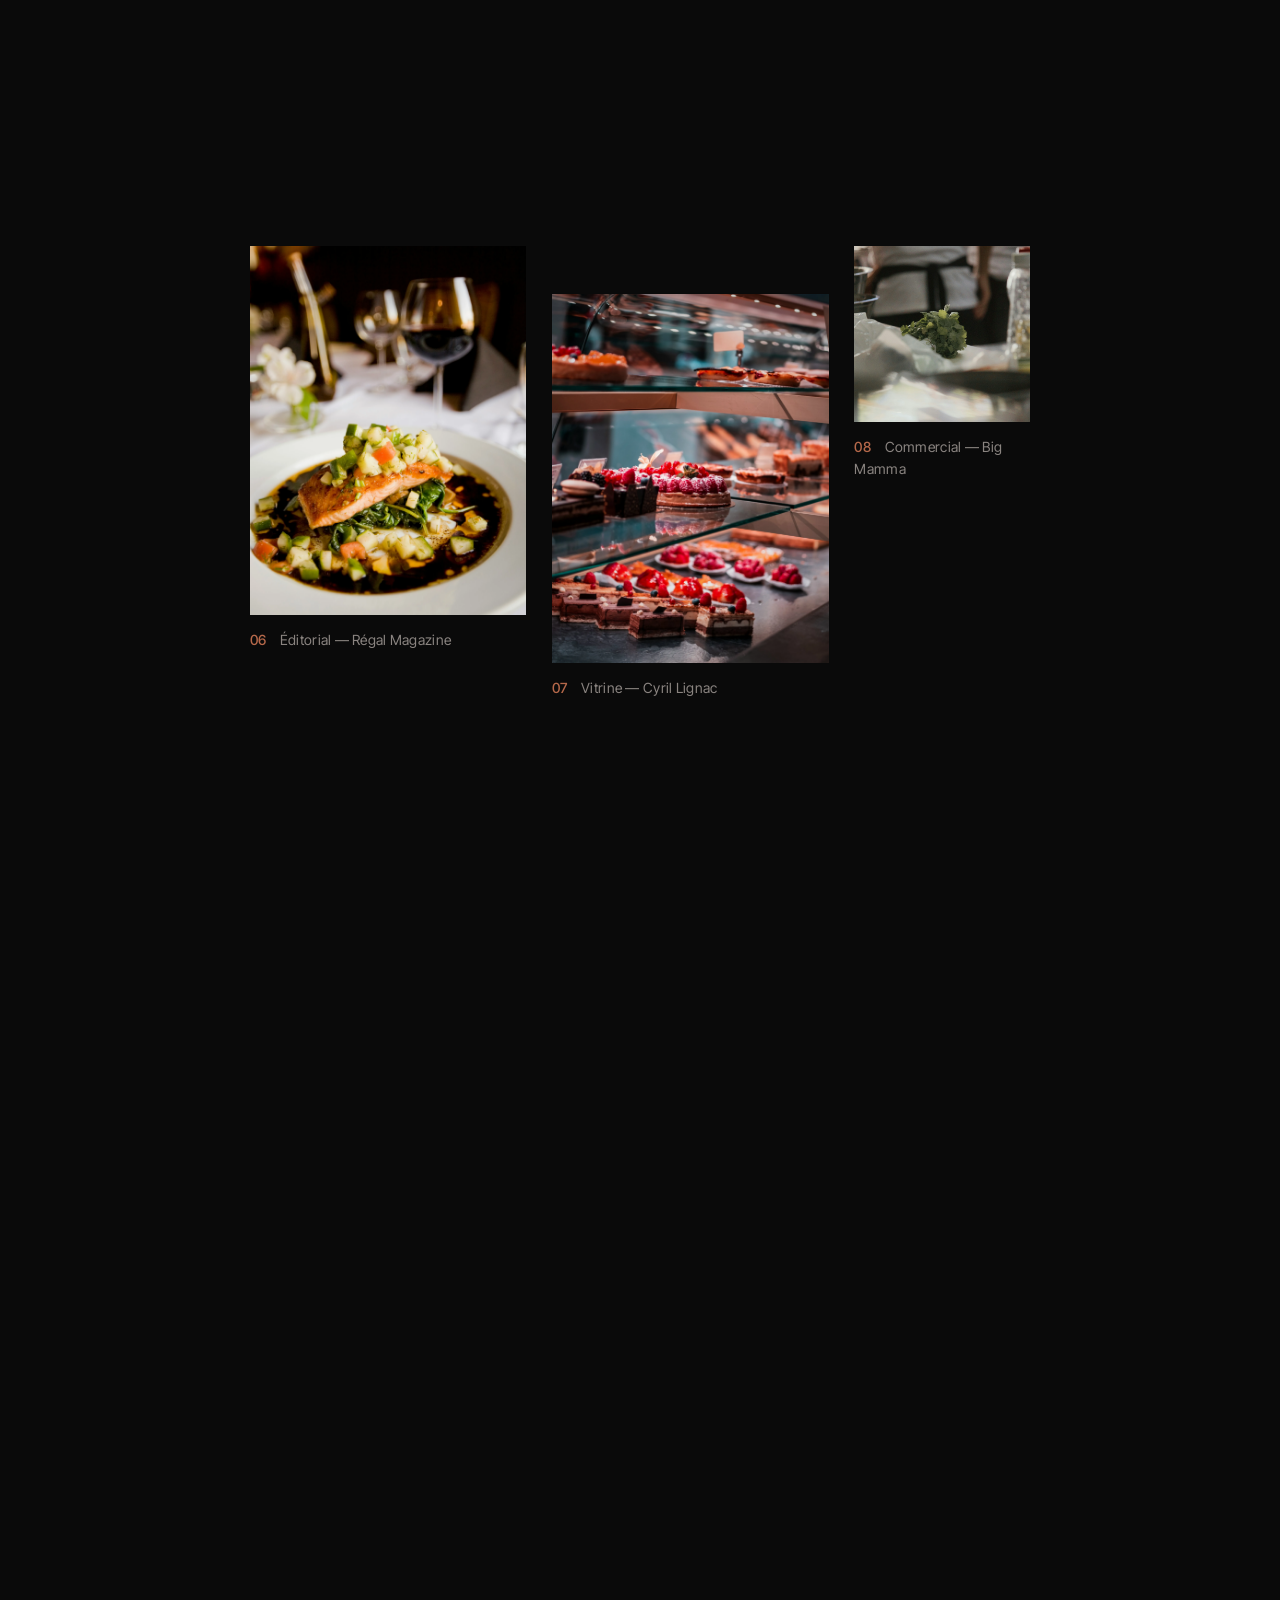
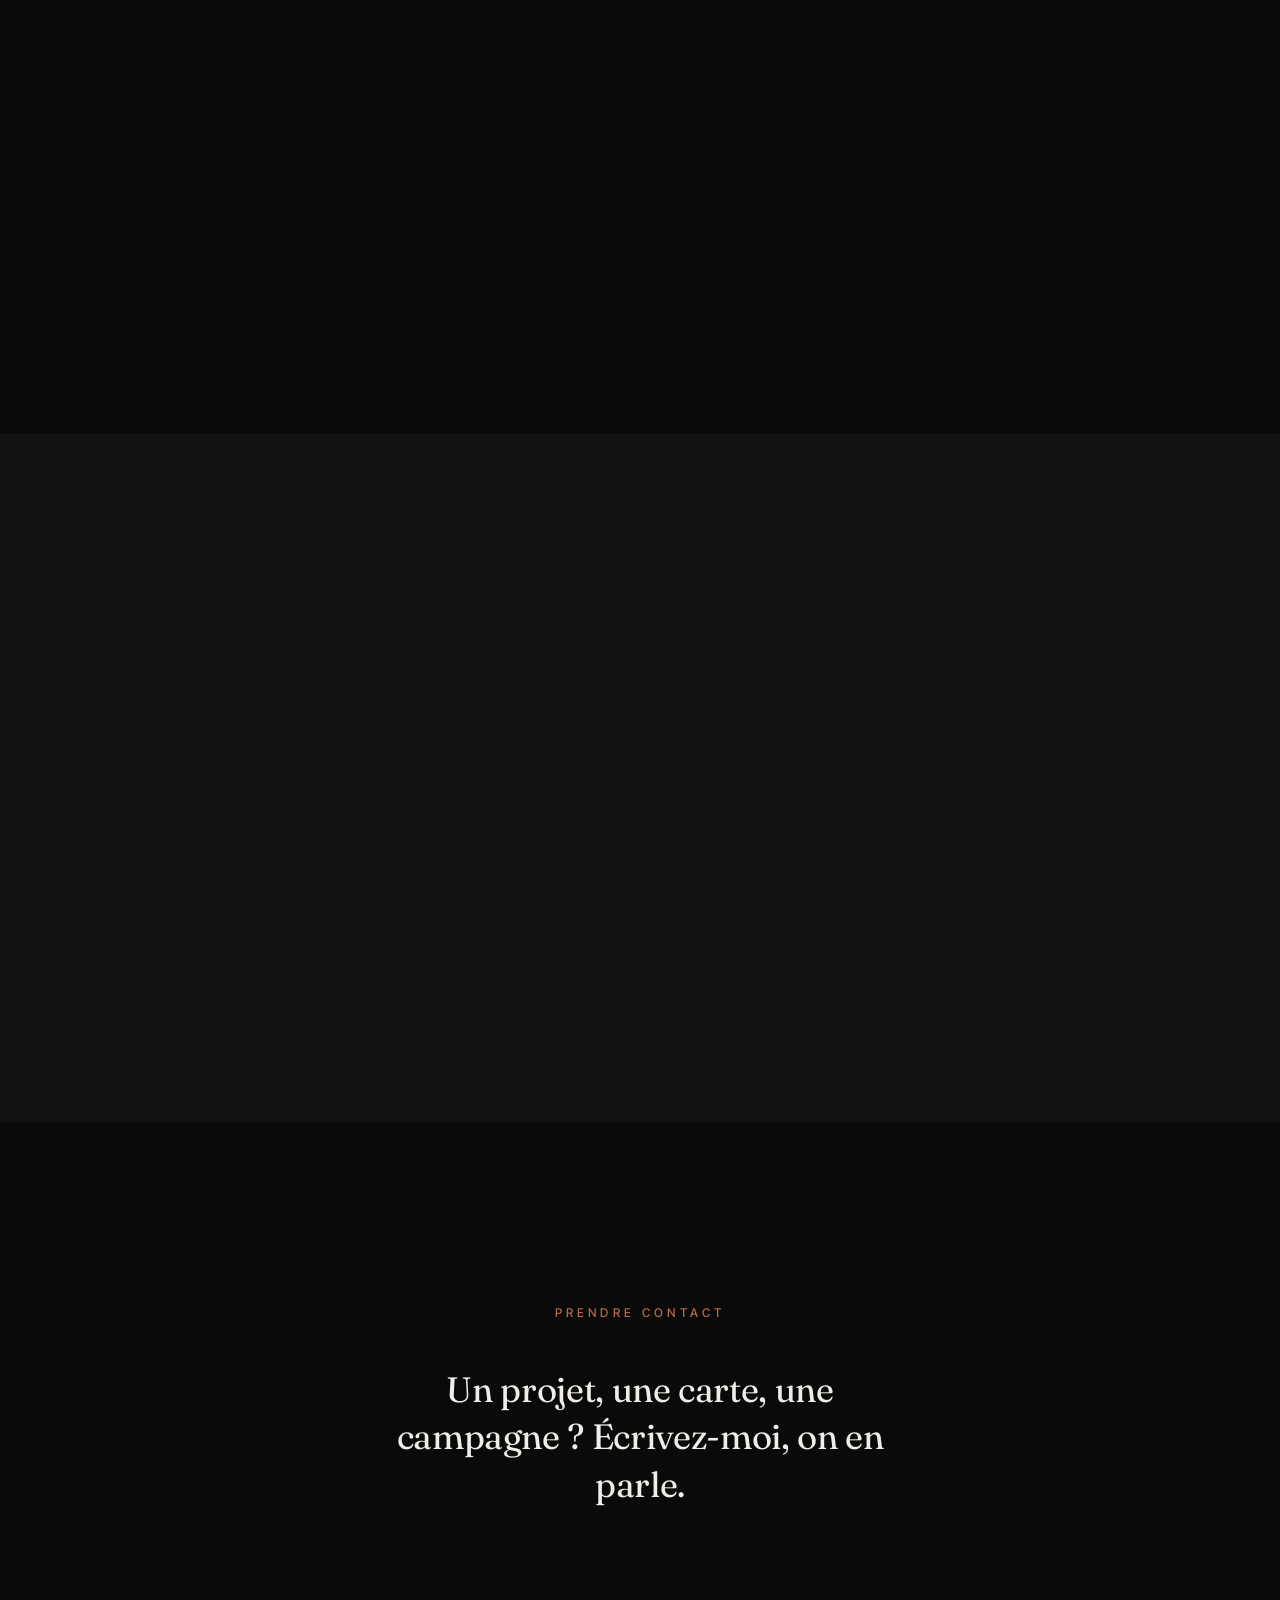
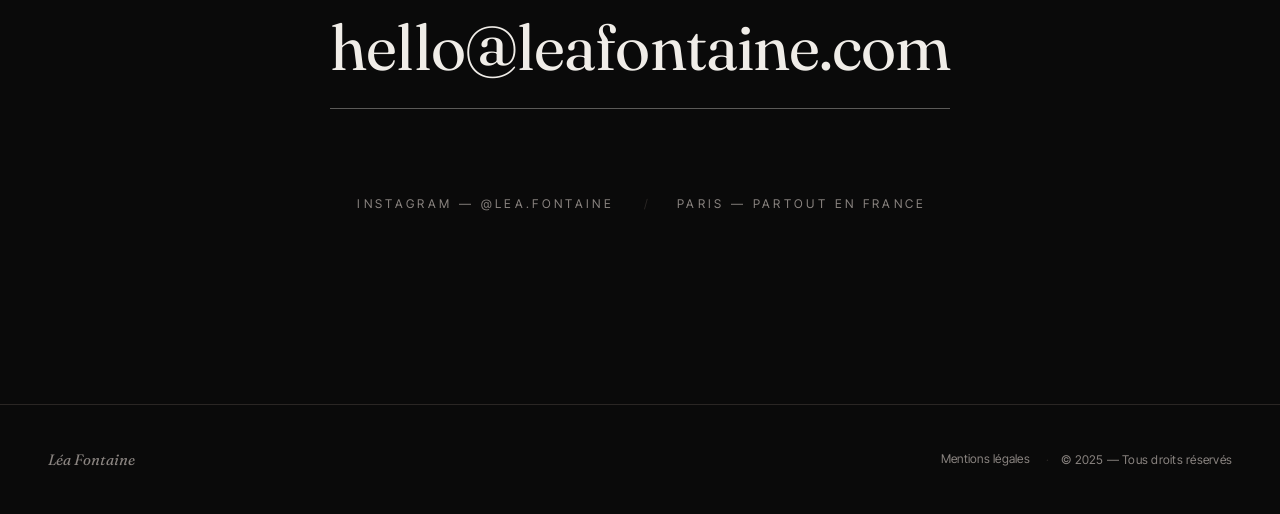
==== commit 8add1ab2: "ajout tracking Umami Analytics (cookieless) Co-Authored-By: Claude Opus 4.6 <noreply@anthropic.com>" ====
--- a/docs/demos/lea-fontaine/index.html
+++ b/docs/demos/lea-fontaine/index.html
@@ -47,6 +47,7 @@
     }
   }
   </script>
+  <script defer src="https://cloud.umami.is/script.js" data-website-id="abe448bb-4940-47d4-ac65-975bf14cdc80"></script>
 </head>
 <body>
 
